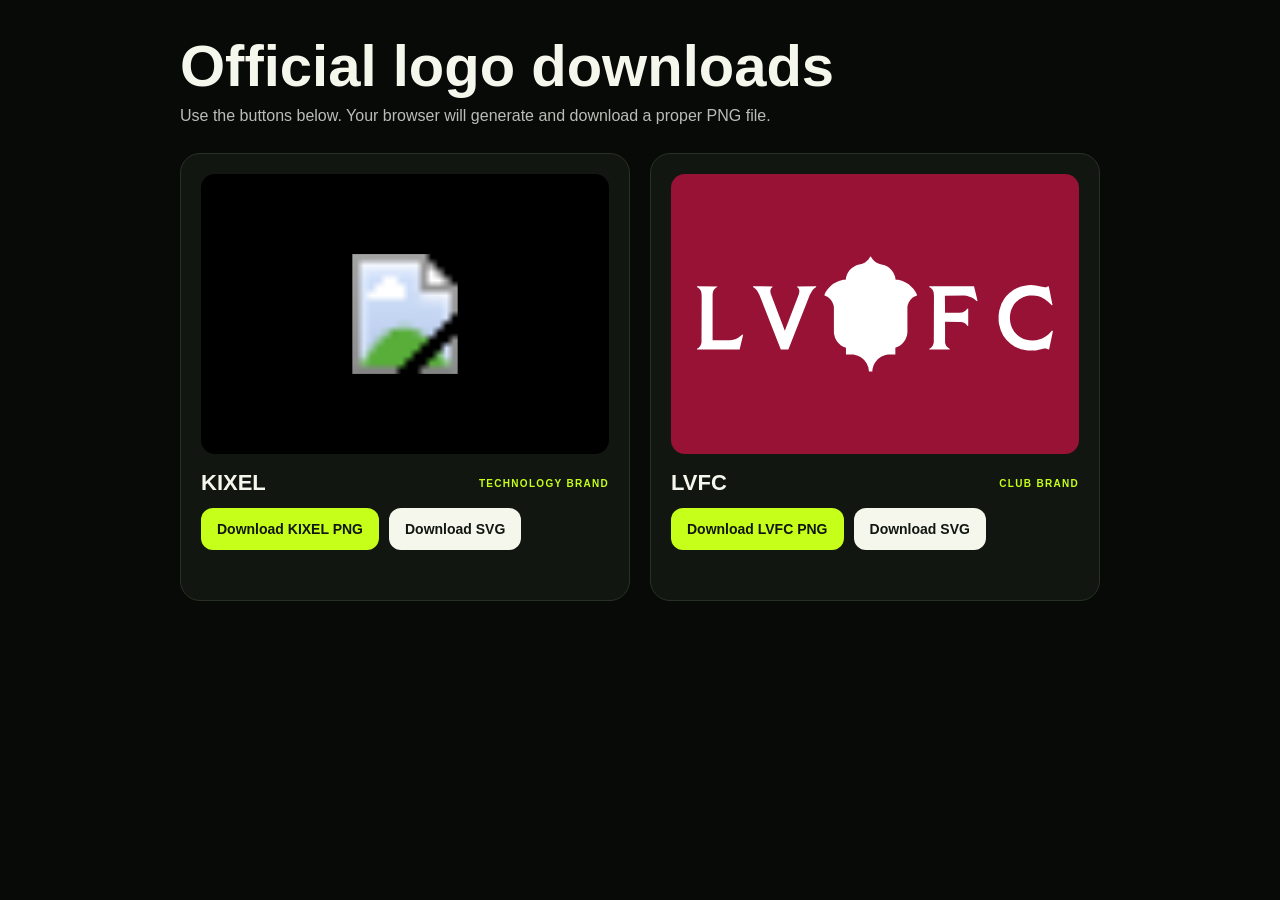
==== download-logos.html @ 8bf32346 "Add public PNG logo download page" ====
<!doctype html>
<html lang="en">
<head>
<meta charset="utf-8">
<meta name="viewport" content="width=device-width,initial-scale=1">
<title>LVFC & KIXEL Logo Downloads</title>
<style>
:root{color-scheme:dark}*{box-sizing:border-box}body{margin:0;background:#080a08;color:#f5f6ec;font-family:Arial,Helvetica,sans-serif;min-height:100vh;padding:32px 18px}.wrap{width:min(920px,100%);margin:auto}h1{font-size:clamp(30px,6vw,58px);margin:0 0 8px}p{color:#b8beb5;margin:0 0 28px}.grid{display:grid;gap:20px}.card{background:#111710;border:1px solid #283126;border-radius:20px;padding:20px}.preview{height:240px;border-radius:14px;background:#000;display:flex;align-items:center;justify-content:center;padding:25px;overflow:hidden}.preview.light{background:#971234}.preview img{display:block;max-width:100%;max-height:100%;object-fit:contain}.title{display:flex;justify-content:space-between;align-items:center;gap:12px;margin:16px 0 12px}.title h2{margin:0;font-size:22px}.badge{font-size:10px;letter-spacing:.13em;font-weight:900;color:#c6ff1a}.buttons{display:flex;flex-wrap:wrap;gap:10px}button,a.button{appearance:none;border:0;border-radius:12px;padding:13px 16px;background:#c6ff1a;color:#111710;font-weight:900;cursor:pointer;text-decoration:none;font-size:14px}.secondary{background:#f5f6ec!important}.status{min-height:20px;color:#45cfff;margin-top:10px;font-size:13px}@media(min-width:760px){.grid{grid-template-columns:1fr 1fr}.preview{height:280px}}
</style>
</head>
<body>
<main class="wrap">
<h1>Official logo downloads</h1>
<p>Use the buttons below. Your browser will generate and download a proper PNG file.</p>
<section class="grid">
<article class="card">
<div class="preview"><img id="kixelPreview" src="./kixel-logo.svg?v=download1" alt="KIXEL logo"></div>
<div class="title"><h2>KIXEL</h2><span class="badge">TECHNOLOGY BRAND</span></div>
<div class="buttons"><button data-svg="./kixel-logo.svg?v=download1" data-name="KIXEL_Logo.png" data-width="1600">Download KIXEL PNG</button><a class="button secondary" href="./kixel-logo.svg?v=download1" download="KIXEL_Logo.svg">Download SVG</a></div>
<div class="status" id="kixelStatus"></div>
</article>
<article class="card">
<div class="preview light"><img id="lvfcPreview" src="./lvfc-logo-white.svg?v=download1" alt="LVFC logo"></div>
<div class="title"><h2>LVFC</h2><span class="badge">CLUB BRAND</span></div>
<div class="buttons"><button data-svg="./lvfc-logo-white.svg?v=download1" data-name="LVFC_Logo.png" data-width="1800">Download LVFC PNG</button><a class="button secondary" href="./lvfc-logo-white.svg?v=download1" download="LVFC_Logo.svg">Download SVG</a></div>
<div class="status" id="lvfcStatus"></div>
</article>
</section>
</main>
<script>
async function downloadPng(button){
 const status=button.closest('.card').querySelector('.status');
 status.textContent='Preparing PNG…'; button.disabled=true;
 try{
  const response=await fetch(button.dataset.svg,{cache:'no-store'});
  if(!response.ok) throw new Error('Could not load logo');
  const svgText=await response.text();
  const parser=new DOMParser();
  const svgDoc=parser.parseFromString(svgText,'image/svg+xml');
  const svg=svgDoc.documentElement;
  const viewBox=(svg.getAttribute('viewBox')||'0 0 1600 600').split(/\s+/).map(Number);
  const ratio=viewBox[3]/viewBox[2];
  const width=Number(button.dataset.width)||1600;
  const height=Math.round(width*ratio);
  const blob=new Blob([svgText],{type:'image/svg+xml'});
  const url=URL.createObjectURL(blob);
  const image=new Image();
  await new Promise((resolve,reject)=>{image.onload=resolve;image.onerror=reject;image.src=url});
  const canvas=document.createElement('canvas'); canvas.width=width; canvas.height=height;
  const context=canvas.getContext('2d'); context.clearRect(0,0,width,height); context.drawImage(image,0,0,width,height);
  URL.revokeObjectURL(url);
  const png=await new Promise(resolve=>canvas.toBlob(resolve,'image/png',1));
  if(!png) throw new Error('PNG conversion failed');
  const pngUrl=URL.createObjectURL(png);
  const link=document.createElement('a'); link.href=pngUrl; link.download=button.dataset.name; document.body.appendChild(link); link.click(); link.remove();
  setTimeout(()=>URL.revokeObjectURL(pngUrl),1500);
  status.textContent='Downloaded successfully.';
 }catch(error){status.textContent='Download failed: '+error.message;}
 finally{button.disabled=false;}
}
document.addEventListener('click',event=>{const button=event.target.closest('button[data-svg]');if(button)downloadPng(button)});
</script>
</body>
</html>
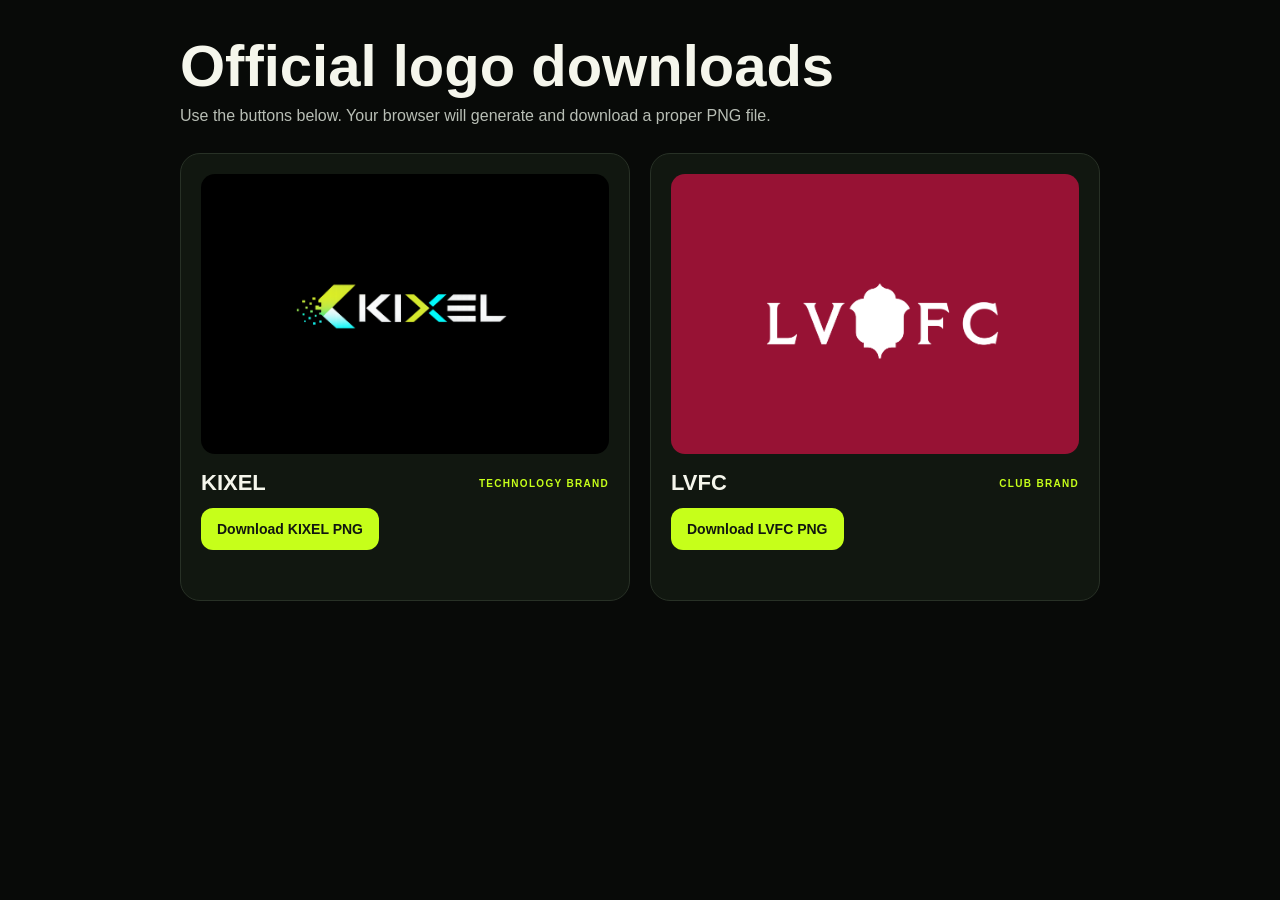
==== commit 373557e5: "Install supplied LVFC and KIXEL logos" ====
--- a/download-logos.html
+++ b/download-logos.html
@@ -14,15 +14,15 @@
 <p>Use the buttons below. Your browser will generate and download a proper PNG file.</p>
 <section class="grid">
 <article class="card">
-<div class="preview"><img id="kixelPreview" src="./kixel-logo.svg?v=download1" alt="KIXEL logo"></div>
+<div class="preview"><img id="kixelPreview" src="./kixel-logo.png?v=uploaded-logos1" alt="KIXEL logo"></div>
 <div class="title"><h2>KIXEL</h2><span class="badge">TECHNOLOGY BRAND</span></div>
-<div class="buttons"><button data-svg="./kixel-logo.svg?v=download1" data-name="KIXEL_Logo.png" data-width="1600">Download KIXEL PNG</button><a class="button secondary" href="./kixel-logo.svg?v=download1" download="KIXEL_Logo.svg">Download SVG</a></div>
+<div class="buttons"><a class="button" href="./kixel-logo.png?v=uploaded-logos1" download="KIXEL_Logo.png">Download KIXEL PNG</a></div>
 <div class="status" id="kixelStatus"></div>
 </article>
 <article class="card">
-<div class="preview light"><img id="lvfcPreview" src="./lvfc-logo-white.svg?v=download1" alt="LVFC logo"></div>
+<div class="preview light"><img id="lvfcPreview" src="./lvfc-logo.png?v=uploaded-logos1" alt="LVFC logo"></div>
 <div class="title"><h2>LVFC</h2><span class="badge">CLUB BRAND</span></div>
-<div class="buttons"><button data-svg="./lvfc-logo-white.svg?v=download1" data-name="LVFC_Logo.png" data-width="1800">Download LVFC PNG</button><a class="button secondary" href="./lvfc-logo-white.svg?v=download1" download="LVFC_Logo.svg">Download SVG</a></div>
+<div class="buttons"><a class="button" href="./lvfc-logo.png?v=uploaded-logos1" download="LVFC_Logo.png">Download LVFC PNG</a></div>
 <div class="status" id="lvfcStatus"></div>
 </article>
 </section>
